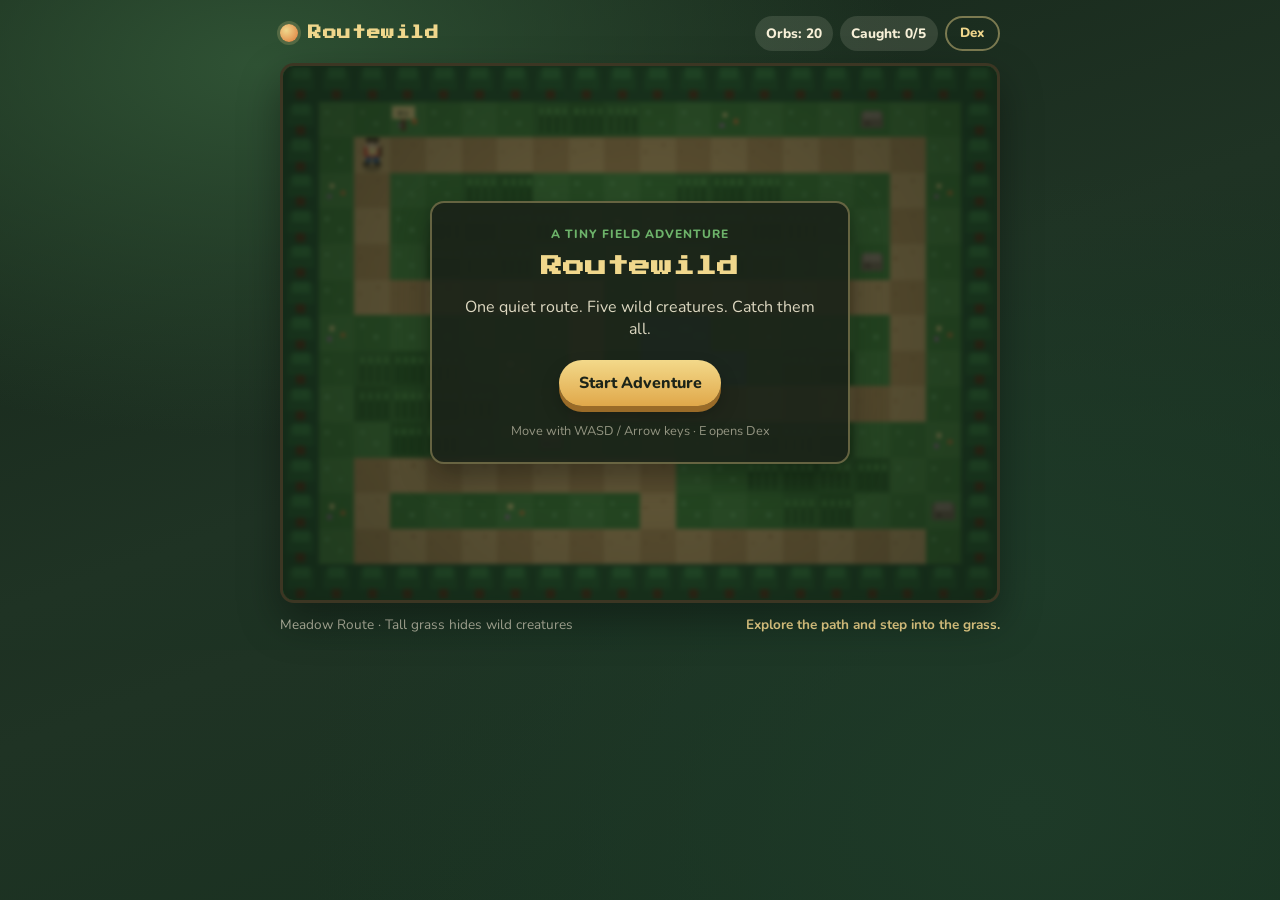
==== index.html @ b8b71260 "Tune catch rates and orb supply for completable runs Raise creature catch rates, start with 20 orbs," ====
<!DOCTYPE html>
<html lang="en">
<head>
  <meta charset="UTF-8" />
  <meta name="viewport" content="width=device-width, initial-scale=1.0" />
  <title>Routewild — Catch the Five</title>
  <link rel="preconnect" href="https://fonts.googleapis.com" />
  <link rel="preconnect" href="https://fonts.gstatic.com" crossorigin />
  <link href="https://fonts.googleapis.com/css2?family=Press+Start+2P&family=Nunito:wght@500;700;800&display=swap" rel="stylesheet" />
  <link rel="stylesheet" href="css/style.css" />
</head>
<body>
  <div id="app">
    <header class="topbar">
      <div class="brand">
        <span class="brand-mark" aria-hidden="true"></span>
        <h1>Routewild</h1>
      </div>
      <div class="hud">
        <span id="orb-count" class="hud-pill">Orbs: 20</span>
        <span id="caught-count" class="hud-pill">Caught: 0/5</span>
        <button id="btn-dex" type="button" class="hud-btn">Dex</button>
      </div>
    </header>

    <main class="stage">
      <canvas id="game" width="640" height="480" aria-label="Routewild game canvas"></canvas>

      <!-- Title -->
      <section id="screen-title" class="overlay screen">
        <div class="panel title-panel">
          <p class="eyebrow">A tiny field adventure</p>
          <h2>Routewild</h2>
          <p class="lede">One quiet route. Five wild creatures. Catch them all.</p>
          <button id="btn-start" type="button" class="cta">Start Adventure</button>
          <p class="hint">Move with WASD / Arrow keys · E opens Dex</p>
        </div>
      </section>

      <!-- Battle -->
      <section id="screen-battle" class="overlay screen hidden" aria-hidden="true">
        <div class="battle-layout">
          <div class="battle-sky">
            <canvas id="battle-sprite" width="160" height="160"></canvas>
            <div class="battle-nameplate">
              <strong id="battle-name">Creature</strong>
              <span id="battle-type" class="type-tag">Type</span>
            </div>
          </div>
          <div class="battle-log" id="battle-log">A wild creature appeared!</div>
          <div class="battle-actions">
            <button id="btn-throw" type="button" class="cta">Throw Orb</button>
            <button id="btn-flee" type="button" class="ghost">Flee</button>
          </div>
        </div>
      </section>

      <!-- Dex -->
      <section id="screen-dex" class="overlay screen hidden" aria-hidden="true">
        <div class="panel dex-panel">
          <div class="dex-head">
            <h2>Field Dex</h2>
            <button id="btn-dex-close" type="button" class="ghost">Close</button>
          </div>
          <ul id="dex-list" class="dex-list"></ul>
        </div>
      </section>

      <!-- Win -->
      <section id="screen-win" class="overlay screen hidden" aria-hidden="true">
        <div class="panel title-panel">
          <p class="eyebrow">Route complete</p>
          <h2>All Five Caught!</h2>
          <p class="lede">You documented every creature on Meadow Route.</p>
          <button id="btn-replay" type="button" class="cta">Play Again</button>
        </div>
      </section>
    </main>

    <footer class="helpbar">
      <span>Meadow Route · Tall grass hides wild creatures</span>
      <span id="msg">Explore the path and step into the grass.</span>
    </footer>
  </div>

  <script src="js/creatures.js"></script>
  <script src="js/map.js"></script>
  <script src="js/sprites.js"></script>
  <script src="js/game.js"></script>
</body>
</html>
---- css/style.css ----
:root {
  --bg-deep: #1a2e1f;
  --bg-mid: #243d2a;
  --moss: #3f6b45;
  --leaf: #6db36a;
  --sun: #f0d78c;
  --cream: #f7f0d8;
  --ink: #1c2419;
  --bark: #6b4a2e;
  --path: #c4a574;
  --water: #4a8fb8;
  --ember: #e07a3a;
  --panel: rgba(28, 36, 25, 0.92);
  --glow: rgba(240, 215, 140, 0.35);
  --radius: 14px;
  --font-display: "Press Start 2P", monospace;
  --font-body: "Nunito", system-ui, sans-serif;
}

*,
*::before,
*::after {
  box-sizing: border-box;
}

html,
body {
  margin: 0;
  min-height: 100%;
  background:
    radial-gradient(ellipse at 20% 10%, #2f5234 0%, transparent 45%),
    radial-gradient(ellipse at 80% 90%, #1e3a28 0%, transparent 50%),
    linear-gradient(160deg, #152418, #1f3324 55%, #16301f);
  color: var(--cream);
  font-family: var(--font-body);
}

body {
  display: grid;
  place-items: center;
  padding: 1rem;
}

#app {
  width: min(720px, 100%);
  display: flex;
  flex-direction: column;
  gap: 0.75rem;
}

.topbar,
.helpbar {
  display: flex;
  align-items: center;
  justify-content: space-between;
  gap: 0.75rem;
  flex-wrap: wrap;
}

.brand {
  display: flex;
  align-items: center;
  gap: 0.65rem;
}

.brand-mark {
  width: 18px;
  height: 18px;
  border-radius: 50%;
  background: radial-gradient(circle at 35% 35%, var(--sun), var(--ember));
  box-shadow: 0 0 0 3px rgba(240, 215, 140, 0.2);
}

.brand h1 {
  margin: 0;
  font-family: var(--font-display);
  font-size: 0.85rem;
  letter-spacing: 0.04em;
  color: var(--sun);
}

.hud {
  display: flex;
  gap: 0.45rem;
  flex-wrap: wrap;
}

.hud-pill,
.hud-btn,
.ghost,
.cta {
  font-family: var(--font-body);
  font-weight: 800;
  border: none;
  cursor: pointer;
}

.hud-pill {
  display: inline-flex;
  align-items: center;
  padding: 0.35rem 0.7rem;
  border-radius: 999px;
  background: rgba(247, 240, 216, 0.12);
  color: var(--cream);
  font-size: 0.85rem;
}

.hud-btn,
.ghost {
  padding: 0.4rem 0.85rem;
  border-radius: 999px;
  background: transparent;
  color: var(--sun);
  border: 2px solid rgba(240, 215, 140, 0.45);
}

.hud-btn:hover,
.ghost:hover {
  background: rgba(240, 215, 140, 0.12);
}

.stage {
  position: relative;
  border-radius: var(--radius);
  overflow: hidden;
  border: 3px solid rgba(240, 215, 140, 0.25);
  box-shadow:
    0 18px 40px rgba(0, 0, 0, 0.35),
    inset 0 0 0 1px rgba(255, 255, 255, 0.05);
  background: #000;
  aspect-ratio: 4 / 3;
}

#game {
  display: block;
  width: 100%;
  height: 100%;
  image-rendering: pixelated;
  background: #2d5a34;
}

.overlay {
  position: absolute;
  inset: 0;
  display: grid;
  place-items: center;
  padding: 1rem;
  background: rgba(12, 20, 14, 0.55);
  backdrop-filter: blur(2px);
  z-index: 2;
}

.overlay.hidden {
  display: none;
}

.panel {
  width: min(420px, 100%);
  background: var(--panel);
  border: 2px solid rgba(240, 215, 140, 0.35);
  border-radius: var(--radius);
  padding: 1.4rem 1.35rem;
  box-shadow: 0 12px 30px rgba(0, 0, 0, 0.35);
}

.title-panel {
  text-align: center;
}

.eyebrow {
  margin: 0 0 0.6rem;
  color: var(--leaf);
  font-weight: 800;
  letter-spacing: 0.08em;
  text-transform: uppercase;
  font-size: 0.75rem;
}

.title-panel h2,
.dex-head h2 {
  margin: 0;
  font-family: var(--font-display);
  font-size: clamp(1rem, 3vw, 1.35rem);
  line-height: 1.45;
  color: var(--sun);
}

.lede {
  margin: 0.85rem 0 1.25rem;
  color: rgba(247, 240, 216, 0.88);
  font-size: 1rem;
}

.hint {
  margin: 1rem 0 0;
  font-size: 0.8rem;
  color: rgba(247, 240, 216, 0.55);
}

.cta {
  display: inline-flex;
  align-items: center;
  justify-content: center;
  min-width: 160px;
  padding: 0.75rem 1.2rem;
  border-radius: 999px;
  background: linear-gradient(180deg, #f3d98a, #e0a84a);
  color: var(--ink);
  font-size: 1rem;
  box-shadow: 0 6px 0 #9a6b28, 0 10px 18px rgba(0, 0, 0, 0.25);
  transition: transform 0.12s ease, box-shadow 0.12s ease;
}

.cta:hover {
  transform: translateY(-1px);
}

.cta:active {
  transform: translateY(3px);
  box-shadow: 0 2px 0 #9a6b28, 0 4px 10px rgba(0, 0, 0, 0.2);
}

.cta:disabled {
  opacity: 0.55;
  cursor: not-allowed;
  transform: none;
}

.battle-layout {
  width: min(460px, 100%);
  display: grid;
  gap: 0.85rem;
}

.battle-sky {
  position: relative;
  display: grid;
  place-items: center;
  min-height: 220px;
  border-radius: var(--radius);
  background:
    radial-gradient(circle at 70% 30%, rgba(240, 215, 140, 0.25), transparent 40%),
    linear-gradient(180deg, #6ea0c8 0%, #8ec07a 55%, #5f8f4e 100%);
  border: 2px solid rgba(255, 255, 255, 0.2);
  overflow: hidden;
  animation: battle-in 0.35s ease-out;
}

@keyframes battle-in {
  from {
    opacity: 0;
    transform: scale(0.96) translateY(8px);
  }
  to {
    opacity: 1;
    transform: none;
  }
}

#battle-sprite {
  width: 140px;
  height: 140px;
  image-rendering: pixelated;
  animation: bob 1.4s ease-in-out infinite;
}

@keyframes bob {
  0%,
  100% {
    transform: translateY(0);
  }
  50% {
    transform: translateY(-8px);
  }
}

.battle-nameplate {
  position: absolute;
  left: 0.85rem;
  bottom: 0.85rem;
  display: flex;
  align-items: center;
  gap: 0.5rem;
  padding: 0.45rem 0.7rem;
  border-radius: 10px;
  background: rgba(28, 36, 25, 0.85);
}

.type-tag {
  font-size: 0.75rem;
  font-weight: 800;
  padding: 0.15rem 0.5rem;
  border-radius: 999px;
  background: rgba(247, 240, 216, 0.15);
}

.type-fire { color: #ffb07a; }
.type-water { color: #9fd4ff; }
.type-grass { color: #b6f0a4; }
.type-electric { color: #ffe28a; }
.type-rock { color: #e0c8a0; }

.battle-log {
  padding: 0.9rem 1rem;
  border-radius: 12px;
  background: var(--panel);
  border: 2px solid rgba(240, 215, 140, 0.3);
  min-height: 3.2rem;
  font-size: 1rem;
}

.battle-actions {
  display: flex;
  gap: 0.6rem;
  flex-wrap: wrap;
  justify-content: center;
}

.dex-panel {
  width: min(480px, 100%);
  max-height: 90%;
  overflow: auto;
}

.dex-head {
  display: flex;
  align-items: center;
  justify-content: space-between;
  gap: 0.75rem;
  margin-bottom: 0.85rem;
}

.dex-list {
  list-style: none;
  margin: 0;
  padding: 0;
  display: grid;
  gap: 0.55rem;
}

.dex-item {
  display: grid;
  grid-template-columns: 56px 1fr auto;
  gap: 0.75rem;
  align-items: center;
  padding: 0.55rem 0.65rem;
  border-radius: 12px;
  background: rgba(247, 240, 216, 0.06);
  border: 1px solid rgba(247, 240, 216, 0.08);
}

.dex-item canvas {
  width: 48px;
  height: 48px;
  image-rendering: pixelated;
  background: rgba(0, 0, 0, 0.2);
  border-radius: 8px;
}

.dex-item.locked {
  opacity: 0.45;
  filter: grayscale(1);
}

.dex-item h3 {
  margin: 0;
  font-size: 0.95rem;
}

.dex-item p {
  margin: 0.15rem 0 0;
  font-size: 0.8rem;
  color: rgba(247, 240, 216, 0.65);
}

.helpbar {
  font-size: 0.85rem;
  color: rgba(247, 240, 216, 0.7);
}

#msg {
  color: var(--sun);
  font-weight: 700;
}

@media (max-width: 560px) {
  body {
    padding: 0.5rem;
  }

  .brand h1 {
    font-size: 0.7rem;
  }

  .helpbar span:first-child {
    display: none;
  }

  .battle-sky {
    min-height: 180px;
  }
}
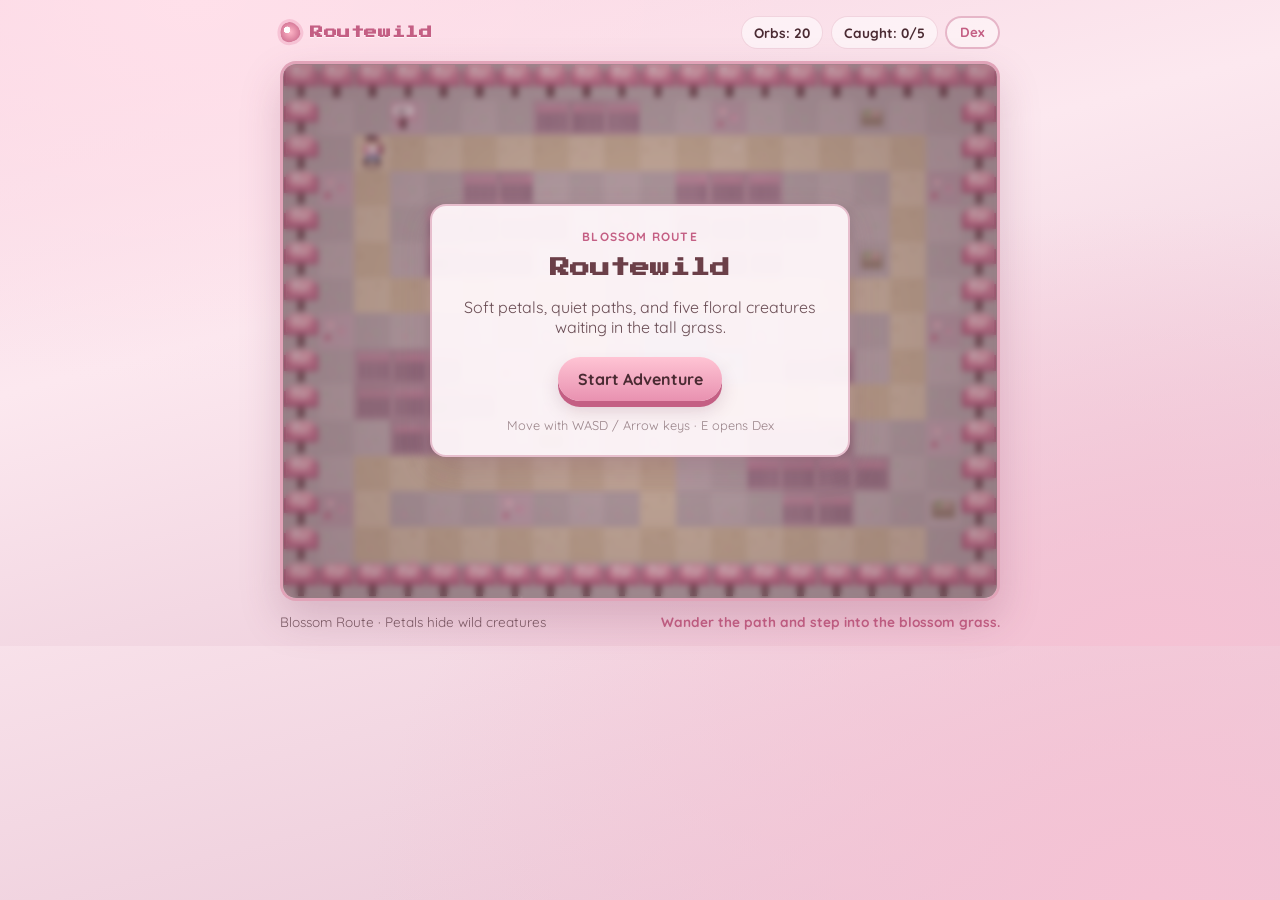
==== commit 2474c4a7: "Restyle Routewild into sakura pastel pixel art Match the blossom-fox reference: soft pink UI, cherry" ====
--- a/index.html
+++ b/index.html
@@ -3,10 +3,10 @@
 <head>
   <meta charset="UTF-8" />
   <meta name="viewport" content="width=device-width, initial-scale=1.0" />
-  <title>Routewild — Catch the Five</title>
+  <title>Routewild — Blossom Route</title>
   <link rel="preconnect" href="https://fonts.googleapis.com" />
   <link rel="preconnect" href="https://fonts.gstatic.com" crossorigin />
-  <link href="https://fonts.googleapis.com/css2?family=Press+Start+2P&family=Nunito:wght@500;700;800&display=swap" rel="stylesheet" />
+  <link href="https://fonts.googleapis.com/css2?family=Press+Start+2P&family=Quicksand:wght@500;600;700&display=swap" rel="stylesheet" />
   <link rel="stylesheet" href="css/style.css" />
 </head>
 <body>
@@ -26,22 +26,21 @@
     <main class="stage">
       <canvas id="game" width="640" height="480" aria-label="Routewild game canvas"></canvas>
 
-      <!-- Title -->
       <section id="screen-title" class="overlay screen">
         <div class="panel title-panel">
-          <p class="eyebrow">A tiny field adventure</p>
+          <p class="eyebrow">Blossom Route</p>
           <h2>Routewild</h2>
-          <p class="lede">One quiet route. Five wild creatures. Catch them all.</p>
+          <p class="lede">Soft petals, quiet paths, and five floral creatures waiting in the tall grass.</p>
           <button id="btn-start" type="button" class="cta">Start Adventure</button>
           <p class="hint">Move with WASD / Arrow keys · E opens Dex</p>
         </div>
       </section>
 
-      <!-- Battle -->
       <section id="screen-battle" class="overlay screen hidden" aria-hidden="true">
         <div class="battle-layout">
           <div class="battle-sky">
-            <canvas id="battle-sprite" width="160" height="160"></canvas>
+            <div class="petal-fall" aria-hidden="true"></div>
+            <canvas id="battle-sprite" width="192" height="192"></canvas>
             <div class="battle-nameplate">
               <strong id="battle-name">Creature</strong>
               <span id="battle-type" class="type-tag">Type</span>
@@ -55,31 +54,29 @@
         </div>
       </section>
 
-      <!-- Dex -->
       <section id="screen-dex" class="overlay screen hidden" aria-hidden="true">
         <div class="panel dex-panel">
           <div class="dex-head">
-            <h2>Field Dex</h2>
+            <h2>Blossom Dex</h2>
             <button id="btn-dex-close" type="button" class="ghost">Close</button>
           </div>
           <ul id="dex-list" class="dex-list"></ul>
         </div>
       </section>
 
-      <!-- Win -->
       <section id="screen-win" class="overlay screen hidden" aria-hidden="true">
         <div class="panel title-panel">
           <p class="eyebrow">Route complete</p>
           <h2>All Five Caught!</h2>
-          <p class="lede">You documented every creature on Meadow Route.</p>
+          <p class="lede">Every blossom creature on the route is now in your Dex.</p>
           <button id="btn-replay" type="button" class="cta">Play Again</button>
         </div>
       </section>
     </main>
 
     <footer class="helpbar">
-      <span>Meadow Route · Tall grass hides wild creatures</span>
-      <span id="msg">Explore the path and step into the grass.</span>
+      <span>Blossom Route · Petals hide wild creatures</span>
+      <span id="msg">Wander the path and step into the blossom grass.</span>
     </footer>
   </div>
 
--- a/css/style.css
+++ b/css/style.css
@@ -1,20 +1,21 @@
 :root {
-  --bg-deep: #1a2e1f;
-  --bg-mid: #243d2a;
-  --moss: #3f6b45;
-  --leaf: #6db36a;
-  --sun: #f0d78c;
-  --cream: #f7f0d8;
-  --ink: #1c2419;
-  --bark: #6b4a2e;
-  --path: #c4a574;
-  --water: #4a8fb8;
-  --ember: #e07a3a;
-  --panel: rgba(28, 36, 25, 0.92);
-  --glow: rgba(240, 215, 140, 0.35);
-  --radius: 14px;
+  --blush: #fff0f5;
+  --petal: #f7c4d4;
+  --rose: #e891b0;
+  --deep-rose: #c45f84;
+  --sakura: #ffb7c8;
+  --cream: #fff8fb;
+  --bark: #6b3f48;
+  --ink: #4a2a32;
+  --moss-pink: #d6b5c0;
+  --leaf-soft: #b8d4a8;
+  --path: #e2c4a8;
+  --water: #a8c8e0;
+  --panel: rgba(255, 248, 251, 0.94);
+  --panel-edge: rgba(196, 95, 132, 0.35);
+  --radius: 16px;
   --font-display: "Press Start 2P", monospace;
-  --font-body: "Nunito", system-ui, sans-serif;
+  --font-body: "Quicksand", system-ui, sans-serif;
 }
 
 *,
@@ -28,10 +29,10 @@
   margin: 0;
   min-height: 100%;
   background:
-    radial-gradient(ellipse at 20% 10%, #2f5234 0%, transparent 45%),
-    radial-gradient(ellipse at 80% 90%, #1e3a28 0%, transparent 50%),
-    linear-gradient(160deg, #152418, #1f3324 55%, #16301f);
-  color: var(--cream);
+    radial-gradient(ellipse at 15% 0%, #ffe0ea 0%, transparent 42%),
+    radial-gradient(ellipse at 90% 100%, #f5c2d4 0%, transparent 48%),
+    linear-gradient(165deg, #f8d5e2 0%, #fce8ef 40%, #e8c4d4 100%);
+  color: var(--ink);
   font-family: var(--font-body);
 }
 
@@ -64,19 +65,23 @@
 }
 
 .brand-mark {
-  width: 18px;
-  height: 18px;
-  border-radius: 50%;
-  background: radial-gradient(circle at 35% 35%, var(--sun), var(--ember));
-  box-shadow: 0 0 0 3px rgba(240, 215, 140, 0.2);
+  width: 20px;
+  height: 20px;
+  border-radius: 50% 50% 50% 50% / 60% 60% 40% 40%;
+  background:
+    radial-gradient(circle at 40% 35%, #fff 0 18%, transparent 19%),
+    radial-gradient(circle at 50% 50%, var(--sakura), var(--deep-rose));
+  box-shadow: 0 0 0 3px rgba(232, 145, 176, 0.35);
+  transform: rotate(-18deg);
 }
 
 .brand h1 {
   margin: 0;
   font-family: var(--font-display);
-  font-size: 0.85rem;
+  font-size: 0.82rem;
   letter-spacing: 0.04em;
-  color: var(--sun);
+  color: var(--deep-rose);
+  text-shadow: 0 1px 0 rgba(255, 255, 255, 0.7);
 }
 
 .hud {
@@ -90,7 +95,7 @@
 .ghost,
 .cta {
   font-family: var(--font-body);
-  font-weight: 800;
+  font-weight: 700;
   border: none;
   cursor: pointer;
 }
@@ -98,36 +103,37 @@
 .hud-pill {
   display: inline-flex;
   align-items: center;
-  padding: 0.35rem 0.7rem;
+  padding: 0.35rem 0.75rem;
   border-radius: 999px;
-  background: rgba(247, 240, 216, 0.12);
-  color: var(--cream);
+  background: rgba(255, 255, 255, 0.55);
+  color: var(--ink);
   font-size: 0.85rem;
+  border: 1px solid rgba(196, 95, 132, 0.2);
 }
 
 .hud-btn,
 .ghost {
   padding: 0.4rem 0.85rem;
   border-radius: 999px;
-  background: transparent;
-  color: var(--sun);
-  border: 2px solid rgba(240, 215, 140, 0.45);
+  background: rgba(255, 255, 255, 0.45);
+  color: var(--deep-rose);
+  border: 2px solid rgba(196, 95, 132, 0.4);
 }
 
 .hud-btn:hover,
 .ghost:hover {
-  background: rgba(240, 215, 140, 0.12);
+  background: rgba(255, 183, 200, 0.35);
 }
 
 .stage {
   position: relative;
   border-radius: var(--radius);
   overflow: hidden;
-  border: 3px solid rgba(240, 215, 140, 0.25);
+  border: 3px solid rgba(196, 95, 132, 0.35);
   box-shadow:
-    0 18px 40px rgba(0, 0, 0, 0.35),
-    inset 0 0 0 1px rgba(255, 255, 255, 0.05);
-  background: #000;
+    0 18px 40px rgba(122, 60, 90, 0.22),
+    inset 0 0 0 1px rgba(255, 255, 255, 0.5);
+  background: #f0c8d4;
   aspect-ratio: 4 / 3;
 }
 
@@ -136,7 +142,7 @@
   width: 100%;
   height: 100%;
   image-rendering: pixelated;
-  background: #2d5a34;
+  background: #d8b0bc;
 }
 
 .overlay {
@@ -145,8 +151,8 @@
   display: grid;
   place-items: center;
   padding: 1rem;
-  background: rgba(12, 20, 14, 0.55);
-  backdrop-filter: blur(2px);
+  background: rgba(74, 42, 50, 0.28);
+  backdrop-filter: blur(3px);
   z-index: 2;
 }
 
@@ -157,10 +163,11 @@
 .panel {
   width: min(420px, 100%);
   background: var(--panel);
-  border: 2px solid rgba(240, 215, 140, 0.35);
+  border: 2px solid var(--panel-edge);
   border-radius: var(--radius);
   padding: 1.4rem 1.35rem;
-  box-shadow: 0 12px 30px rgba(0, 0, 0, 0.35);
+  box-shadow: 0 12px 30px rgba(122, 60, 90, 0.2);
+  color: var(--ink);
 }
 
 .title-panel {
@@ -169,9 +176,9 @@
 
 .eyebrow {
   margin: 0 0 0.6rem;
-  color: var(--leaf);
-  font-weight: 800;
-  letter-spacing: 0.08em;
+  color: var(--deep-rose);
+  font-weight: 700;
+  letter-spacing: 0.1em;
   text-transform: uppercase;
   font-size: 0.75rem;
 }
@@ -180,21 +187,21 @@
 .dex-head h2 {
   margin: 0;
   font-family: var(--font-display);
-  font-size: clamp(1rem, 3vw, 1.35rem);
-  line-height: 1.45;
-  color: var(--sun);
+  font-size: clamp(0.95rem, 3vw, 1.25rem);
+  line-height: 1.5;
+  color: var(--bark);
 }
 
 .lede {
   margin: 0.85rem 0 1.25rem;
-  color: rgba(247, 240, 216, 0.88);
+  color: rgba(74, 42, 50, 0.82);
   font-size: 1rem;
 }
 
 .hint {
   margin: 1rem 0 0;
   font-size: 0.8rem;
-  color: rgba(247, 240, 216, 0.55);
+  color: rgba(74, 42, 50, 0.55);
 }
 
 .cta {
@@ -204,10 +211,10 @@
   min-width: 160px;
   padding: 0.75rem 1.2rem;
   border-radius: 999px;
-  background: linear-gradient(180deg, #f3d98a, #e0a84a);
-  color: var(--ink);
+  background: linear-gradient(180deg, #ffc4d4, #e891b0);
+  color: #4a2a32;
   font-size: 1rem;
-  box-shadow: 0 6px 0 #9a6b28, 0 10px 18px rgba(0, 0, 0, 0.25);
+  box-shadow: 0 6px 0 #c45f84, 0 10px 18px rgba(122, 60, 90, 0.2);
   transition: transform 0.12s ease, box-shadow 0.12s ease;
 }
 
@@ -217,7 +224,7 @@
 
 .cta:active {
   transform: translateY(3px);
-  box-shadow: 0 2px 0 #9a6b28, 0 4px 10px rgba(0, 0, 0, 0.2);
+  box-shadow: 0 2px 0 #c45f84, 0 4px 10px rgba(122, 60, 90, 0.18);
 }
 
 .cta:disabled {
@@ -227,7 +234,7 @@
 }
 
 .battle-layout {
-  width: min(460px, 100%);
+  width: min(480px, 100%);
   display: grid;
   gap: 0.85rem;
 }
@@ -236,14 +243,32 @@
   position: relative;
   display: grid;
   place-items: center;
-  min-height: 220px;
+  min-height: 240px;
   border-radius: var(--radius);
   background:
-    radial-gradient(circle at 70% 30%, rgba(240, 215, 140, 0.25), transparent 40%),
-    linear-gradient(180deg, #6ea0c8 0%, #8ec07a 55%, #5f8f4e 100%);
-  border: 2px solid rgba(255, 255, 255, 0.2);
+    radial-gradient(circle at 70% 25%, rgba(255, 255, 255, 0.55), transparent 40%),
+    linear-gradient(180deg, #f7c8d8 0%, #f0d8e4 45%, #c8d8b0 100%);
+  border: 2px solid rgba(255, 255, 255, 0.55);
   overflow: hidden;
   animation: battle-in 0.35s ease-out;
+}
+
+.petal-fall {
+  position: absolute;
+  inset: 0;
+  pointer-events: none;
+  background:
+    radial-gradient(circle at 20% 10%, #ffb7c8 0 3px, transparent 4px),
+    radial-gradient(circle at 70% 30%, #fff 0 2px, transparent 3px),
+    radial-gradient(circle at 40% 60%, #e891b0 0 2px, transparent 3px),
+    radial-gradient(circle at 85% 75%, #ffc4d4 0 3px, transparent 4px);
+  animation: drift 4s linear infinite;
+  opacity: 0.7;
+}
+
+@keyframes drift {
+  from { transform: translateY(-8px); }
+  to { transform: translateY(12px); }
 }
 
 @keyframes battle-in {
@@ -258,20 +283,17 @@
 }
 
 #battle-sprite {
-  width: 140px;
-  height: 140px;
+  width: 168px;
+  height: 168px;
   image-rendering: pixelated;
-  animation: bob 1.4s ease-in-out infinite;
+  animation: bob 1.5s ease-in-out infinite;
+  position: relative;
+  z-index: 1;
 }
 
 @keyframes bob {
-  0%,
-  100% {
-    transform: translateY(0);
-  }
-  50% {
-    transform: translateY(-8px);
-  }
+  0%, 100% { transform: translateY(0); }
+  50% { transform: translateY(-8px); }
 }
 
 .battle-nameplate {
@@ -282,31 +304,35 @@
   align-items: center;
   gap: 0.5rem;
   padding: 0.45rem 0.7rem;
-  border-radius: 10px;
-  background: rgba(28, 36, 25, 0.85);
+  border-radius: 12px;
+  background: rgba(255, 248, 251, 0.92);
+  border: 1px solid rgba(196, 95, 132, 0.3);
+  color: var(--ink);
+  z-index: 2;
 }
 
 .type-tag {
   font-size: 0.75rem;
-  font-weight: 800;
+  font-weight: 700;
   padding: 0.15rem 0.5rem;
   border-radius: 999px;
-  background: rgba(247, 240, 216, 0.15);
-}
-
-.type-fire { color: #ffb07a; }
-.type-water { color: #9fd4ff; }
-.type-grass { color: #b6f0a4; }
-.type-electric { color: #ffe28a; }
-.type-rock { color: #e0c8a0; }
+  background: rgba(232, 145, 176, 0.2);
+}
+
+.type-fairy { color: #c45f84; }
+.type-water { color: #4a7aa8; }
+.type-grass { color: #5a8a48; }
+.type-electric { color: #b89030; }
+.type-rock { color: #8a6a58; }
 
 .battle-log {
   padding: 0.9rem 1rem;
   border-radius: 12px;
   background: var(--panel);
-  border: 2px solid rgba(240, 215, 140, 0.3);
+  border: 2px solid var(--panel-edge);
   min-height: 3.2rem;
   font-size: 1rem;
+  color: var(--ink);
 }
 
 .battle-actions {
@@ -340,26 +366,26 @@
 
 .dex-item {
   display: grid;
-  grid-template-columns: 56px 1fr auto;
+  grid-template-columns: 64px 1fr auto;
   gap: 0.75rem;
   align-items: center;
   padding: 0.55rem 0.65rem;
   border-radius: 12px;
-  background: rgba(247, 240, 216, 0.06);
-  border: 1px solid rgba(247, 240, 216, 0.08);
+  background: rgba(232, 145, 176, 0.1);
+  border: 1px solid rgba(196, 95, 132, 0.15);
 }
 
 .dex-item canvas {
-  width: 48px;
-  height: 48px;
+  width: 56px;
+  height: 56px;
   image-rendering: pixelated;
-  background: rgba(0, 0, 0, 0.2);
-  border-radius: 8px;
+  background: linear-gradient(180deg, #ffe8f0, #f0d8e0);
+  border-radius: 10px;
 }
 
 .dex-item.locked {
-  opacity: 0.45;
-  filter: grayscale(1);
+  opacity: 0.5;
+  filter: grayscale(0.7);
 }
 
 .dex-item h3 {
@@ -370,33 +396,22 @@
 .dex-item p {
   margin: 0.15rem 0 0;
   font-size: 0.8rem;
-  color: rgba(247, 240, 216, 0.65);
+  color: rgba(74, 42, 50, 0.65);
 }
 
 .helpbar {
   font-size: 0.85rem;
-  color: rgba(247, 240, 216, 0.7);
+  color: rgba(74, 42, 50, 0.7);
 }
 
 #msg {
-  color: var(--sun);
+  color: var(--deep-rose);
   font-weight: 700;
 }
 
 @media (max-width: 560px) {
-  body {
-    padding: 0.5rem;
-  }
-
-  .brand h1 {
-    font-size: 0.7rem;
-  }
-
-  .helpbar span:first-child {
-    display: none;
-  }
-
-  .battle-sky {
-    min-height: 180px;
-  }
-}
+  body { padding: 0.5rem; }
+  .brand h1 { font-size: 0.68rem; }
+  .helpbar span:first-child { display: none; }
+  .battle-sky { min-height: 200px; }
+}
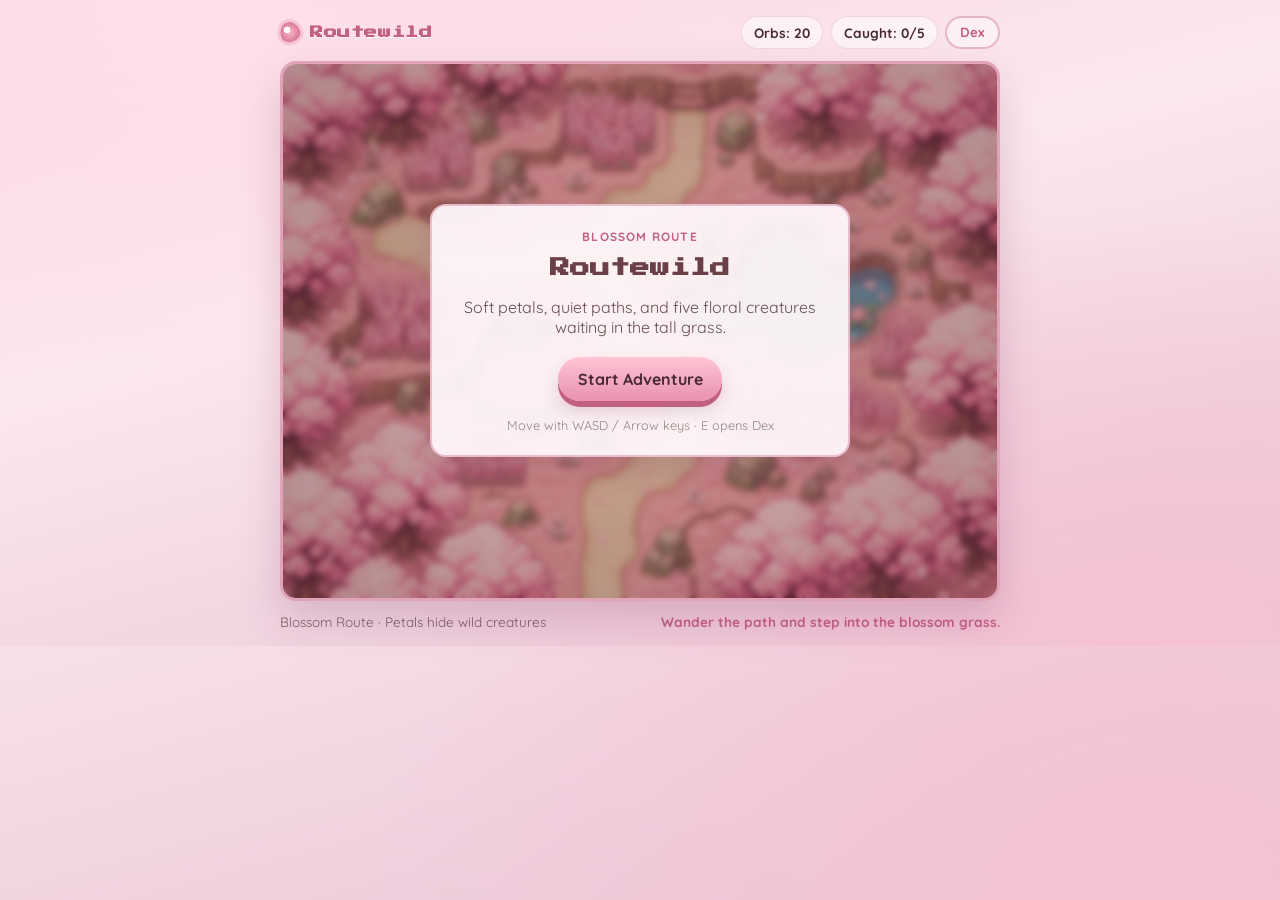
==== commit ec326538: "Replace blocky canvas art with painted sakura assets Swap procedural rect sprites for real PNG art: " ====
--- a/index.html
+++ b/index.html
@@ -40,7 +40,7 @@
         <div class="battle-layout">
           <div class="battle-sky">
             <div class="petal-fall" aria-hidden="true"></div>
-            <canvas id="battle-sprite" width="192" height="192"></canvas>
+            <canvas id="battle-sprite" width="256" height="256"></canvas>
             <div class="battle-nameplate">
               <strong id="battle-name">Creature</strong>
               <span id="battle-type" class="type-tag">Type</span>
--- a/css/style.css
+++ b/css/style.css
@@ -243,10 +243,10 @@
   position: relative;
   display: grid;
   place-items: center;
-  min-height: 240px;
+  min-height: 260px;
   border-radius: var(--radius);
   background:
-    radial-gradient(circle at 70% 25%, rgba(255, 255, 255, 0.55), transparent 40%),
+    radial-gradient(circle at 70% 25%, rgba(255, 255, 255, 0.35), transparent 40%),
     linear-gradient(180deg, #f7c8d8 0%, #f0d8e4 45%, #c8d8b0 100%);
   border: 2px solid rgba(255, 255, 255, 0.55);
   overflow: hidden;
@@ -283,12 +283,13 @@
 }
 
 #battle-sprite {
-  width: 168px;
-  height: 168px;
-  image-rendering: pixelated;
+  width: 200px;
+  height: 200px;
+  image-rendering: auto;
   animation: bob 1.5s ease-in-out infinite;
   position: relative;
   z-index: 1;
+  filter: drop-shadow(0 10px 18px rgba(74, 42, 50, 0.25));
 }
 
 @keyframes bob {
@@ -366,13 +367,32 @@
 
 .dex-item {
   display: grid;
-  grid-template-columns: 64px 1fr auto;
+  grid-template-columns: 72px 1fr auto;
   gap: 0.75rem;
   align-items: center;
   padding: 0.55rem 0.65rem;
   border-radius: 12px;
   background: rgba(232, 145, 176, 0.1);
   border: 1px solid rgba(196, 95, 132, 0.15);
+}
+
+.dex-thumb {
+  width: 64px;
+  height: 64px;
+  border-radius: 12px;
+  background: linear-gradient(180deg, #ffe8f0, #f0d8e0);
+  display: grid;
+  place-items: center;
+  overflow: hidden;
+  font-size: 1.4rem;
+  font-weight: 700;
+  color: #c45f84;
+}
+
+.dex-thumb img {
+  width: 100%;
+  height: 100%;
+  object-fit: contain;
 }
 
 .dex-item canvas {
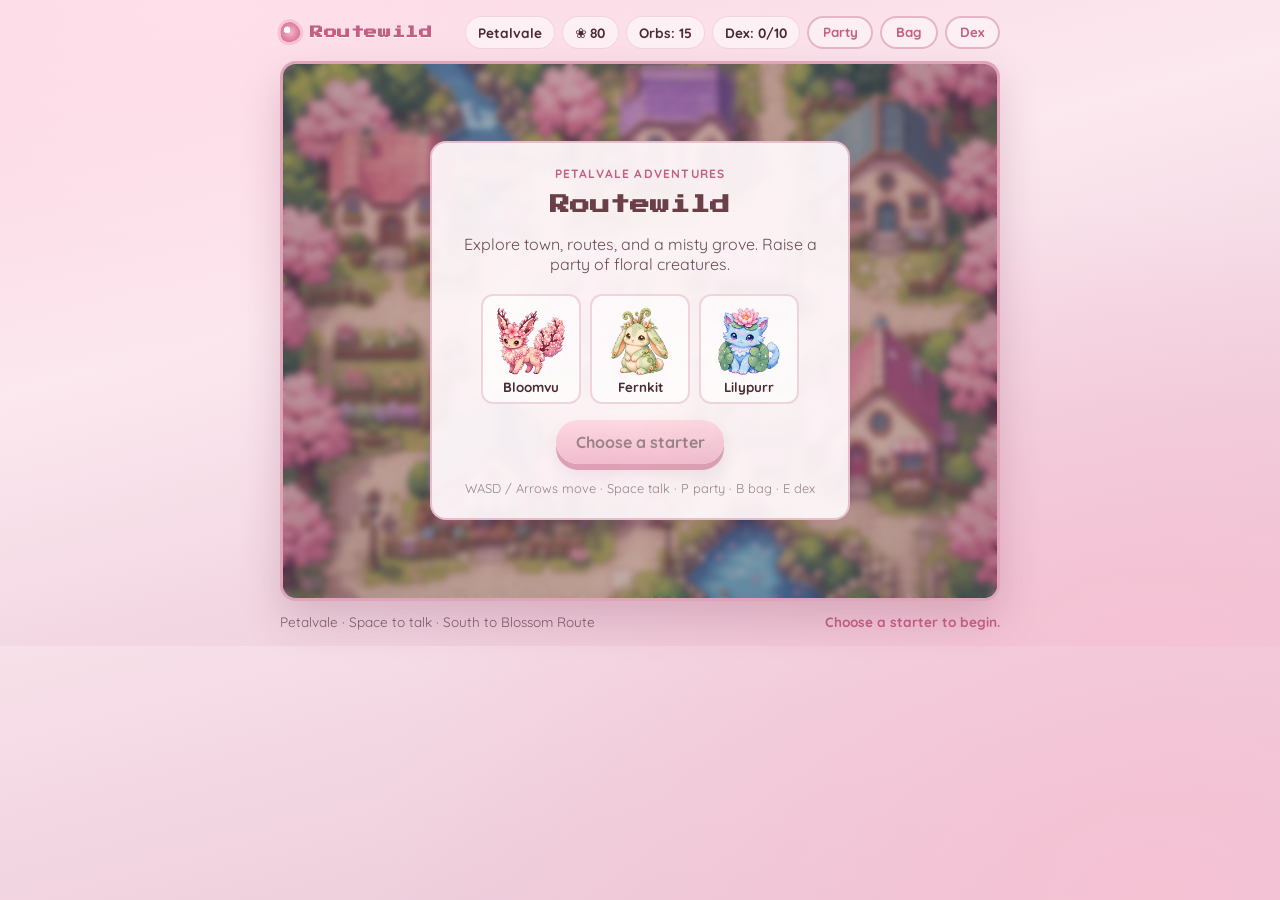
==== commit e98e0680: "Add RPG systems, three screens, and five new creatures Expand Routewild into a small RPG: Petalvale " ====
--- a/index.html
+++ b/index.html
@@ -3,7 +3,7 @@
 <head>
   <meta charset="UTF-8" />
   <meta name="viewport" content="width=device-width, initial-scale=1.0" />
-  <title>Routewild — Blossom Route</title>
+  <title>Routewild — Petalvale RPG</title>
   <link rel="preconnect" href="https://fonts.googleapis.com" />
   <link rel="preconnect" href="https://fonts.gstatic.com" crossorigin />
   <link href="https://fonts.googleapis.com/css2?family=Press+Start+2P&family=Quicksand:wght@500;600;700&display=swap" rel="stylesheet" />
@@ -17,8 +17,12 @@
         <h1>Routewild</h1>
       </div>
       <div class="hud">
-        <span id="orb-count" class="hud-pill">Orbs: 20</span>
-        <span id="caught-count" class="hud-pill">Caught: 0/5</span>
+        <span id="loc-pill" class="hud-pill">Petalvale</span>
+        <span id="money-count" class="hud-pill">❀ 80</span>
+        <span id="orb-count" class="hud-pill">Orbs: 15</span>
+        <span id="caught-count" class="hud-pill">Dex: 0/10</span>
+        <button id="btn-party" type="button" class="hud-btn">Party</button>
+        <button id="btn-bag" type="button" class="hud-btn">Bag</button>
         <button id="btn-dex" type="button" class="hud-btn">Dex</button>
       </div>
     </header>
@@ -26,62 +30,151 @@
     <main class="stage">
       <canvas id="game" width="640" height="480" aria-label="Routewild game canvas"></canvas>
 
+      <!-- Title / starter pick -->
       <section id="screen-title" class="overlay screen">
         <div class="panel title-panel">
-          <p class="eyebrow">Blossom Route</p>
+          <p class="eyebrow">Petalvale Adventures</p>
           <h2>Routewild</h2>
-          <p class="lede">Soft petals, quiet paths, and five floral creatures waiting in the tall grass.</p>
-          <button id="btn-start" type="button" class="cta">Start Adventure</button>
-          <p class="hint">Move with WASD / Arrow keys · E opens Dex</p>
+          <p class="lede">Explore town, routes, and a misty grove. Raise a party of floral creatures.</p>
+          <div id="starter-pick" class="starter-row">
+            <button type="button" class="starter-card" data-starter="bloomvu">
+              <img src="assets/creatures/bloomvu.png" alt="Bloomvu" />
+              <span>Bloomvu</span>
+            </button>
+            <button type="button" class="starter-card" data-starter="fernkit">
+              <img src="assets/creatures/fernkit.png" alt="Fernkit" />
+              <span>Fernkit</span>
+            </button>
+            <button type="button" class="starter-card" data-starter="lilypurr">
+              <img src="assets/creatures/lilypurr.png" alt="Lilypurr" />
+              <span>Lilypurr</span>
+            </button>
+          </div>
+          <button id="btn-start" type="button" class="cta" disabled>Choose a starter</button>
+          <p class="hint">WASD / Arrows move · Space talk · P party · B bag · E dex</p>
         </div>
       </section>
 
+      <!-- Dialogue -->
+      <section id="screen-dialogue" class="overlay screen hidden" aria-hidden="true">
+        <div class="panel dialogue-panel">
+          <p class="npc-name" id="dlg-name">NPC</p>
+          <p class="dlg-text" id="dlg-text">…</p>
+          <button id="btn-dlg-next" type="button" class="cta">Next</button>
+        </div>
+      </section>
+
+      <!-- Shop -->
+      <section id="screen-shop" class="overlay screen hidden" aria-hidden="true">
+        <div class="panel shop-panel">
+          <div class="dex-head">
+            <h2>Petal Shop</h2>
+            <button id="btn-shop-close" type="button" class="ghost">Close</button>
+          </div>
+          <p class="shop-money" id="shop-money">Your petals: 80</p>
+          <ul id="shop-list" class="shop-list"></ul>
+        </div>
+      </section>
+
+      <!-- Party -->
+      <section id="screen-party" class="overlay screen hidden" aria-hidden="true">
+        <div class="panel party-panel">
+          <div class="dex-head">
+            <h2>Party</h2>
+            <button id="btn-party-close" type="button" class="ghost">Close</button>
+          </div>
+          <ul id="party-list" class="party-list"></ul>
+          <p class="hint">Lead creature fights first. Click to set lead.</p>
+        </div>
+      </section>
+
+      <!-- Bag -->
+      <section id="screen-bag" class="overlay screen hidden" aria-hidden="true">
+        <div class="panel bag-panel">
+          <div class="dex-head">
+            <h2>Bag</h2>
+            <button id="btn-bag-close" type="button" class="ghost">Close</button>
+          </div>
+          <ul id="bag-list" class="shop-list"></ul>
+          <div id="bag-target" class="bag-target hidden">
+            <p>Use on which ally?</p>
+            <div id="bag-targets" class="starter-row"></div>
+          </div>
+        </div>
+      </section>
+
+      <!-- Battle -->
       <section id="screen-battle" class="overlay screen hidden" aria-hidden="true">
         <div class="battle-layout">
           <div class="battle-sky">
             <div class="petal-fall" aria-hidden="true"></div>
-            <canvas id="battle-sprite" width="256" height="256"></canvas>
-            <div class="battle-nameplate">
-              <strong id="battle-name">Creature</strong>
-              <span id="battle-type" class="type-tag">Type</span>
+            <div class="battle-fighters">
+              <div class="fighter ally">
+                <div class="hp-block">
+                  <strong id="ally-name">Ally</strong>
+                  <div class="hp-bar"><i id="ally-hp-fill"></i></div>
+                  <span id="ally-hp-text">0/0</span>
+                </div>
+                <canvas id="ally-sprite" width="160" height="160"></canvas>
+              </div>
+              <div class="fighter foe">
+                <div class="hp-block">
+                  <strong id="battle-name">Creature</strong>
+                  <span id="battle-type" class="type-tag">Type</span>
+                  <div class="hp-bar"><i id="foe-hp-fill"></i></div>
+                  <span id="foe-hp-text">0/0</span>
+                </div>
+                <canvas id="battle-sprite" width="200" height="200"></canvas>
+              </div>
             </div>
           </div>
           <div class="battle-log" id="battle-log">A wild creature appeared!</div>
-          <div class="battle-actions">
-            <button id="btn-throw" type="button" class="cta">Throw Orb</button>
+          <div class="battle-actions" id="battle-main-actions">
+            <button id="btn-fight" type="button" class="cta">Fight</button>
+            <button id="btn-throw" type="button" class="cta">Catch</button>
+            <button id="btn-item" type="button" class="ghost">Item</button>
             <button id="btn-flee" type="button" class="ghost">Flee</button>
           </div>
+          <div class="battle-actions hidden" id="battle-move-actions"></div>
         </div>
       </section>
 
+      <!-- Dex -->
       <section id="screen-dex" class="overlay screen hidden" aria-hidden="true">
         <div class="panel dex-panel">
           <div class="dex-head">
             <h2>Blossom Dex</h2>
             <button id="btn-dex-close" type="button" class="ghost">Close</button>
           </div>
+          <div class="dex-tabs">
+            <button type="button" class="ghost dex-tab active" data-area="all">All</button>
+            <button type="button" class="ghost dex-tab" data-area="route">Route</button>
+            <button type="button" class="ghost dex-tab" data-area="grove">Grove</button>
+          </div>
           <ul id="dex-list" class="dex-list"></ul>
         </div>
       </section>
 
+      <!-- Win -->
       <section id="screen-win" class="overlay screen hidden" aria-hidden="true">
         <div class="panel title-panel">
-          <p class="eyebrow">Route complete</p>
-          <h2>All Five Caught!</h2>
-          <p class="lede">Every blossom creature on the route is now in your Dex.</p>
+          <p class="eyebrow">Legend of Petalvale</p>
+          <h2>All Ten Caught!</h2>
+          <p class="lede">You documented every blossom creature across town’s wilds.</p>
           <button id="btn-replay" type="button" class="cta">Play Again</button>
         </div>
       </section>
     </main>
 
     <footer class="helpbar">
-      <span>Blossom Route · Petals hide wild creatures</span>
-      <span id="msg">Wander the path and step into the blossom grass.</span>
+      <span id="area-hint">Petalvale · Heal, shop, then head south</span>
+      <span id="msg">Choose a starter to begin.</span>
     </footer>
   </div>
 
   <script src="js/creatures.js"></script>
-  <script src="js/map.js"></script>
+  <script src="js/maps.js"></script>
+  <script src="js/rpg.js"></script>
   <script src="js/sprites.js"></script>
   <script src="js/game.js"></script>
 </body>
--- a/css/style.css
+++ b/css/style.css
@@ -325,6 +325,11 @@
 .type-grass { color: #5a8a48; }
 .type-electric { color: #b89030; }
 .type-rock { color: #8a6a58; }
+.type-ghost { color: #7a68a8; }
+.type-dark { color: #6a4860; }
+.type-ice { color: #5a90b8; }
+.type-fire { color: #c86840; }
+.type-psychic { color: #a070c0; }
 
 .battle-log {
   padding: 0.9rem 1rem;
@@ -429,9 +434,178 @@
   font-weight: 700;
 }
 
+.starter-row {
+  display: flex;
+  gap: 0.55rem;
+  justify-content: center;
+  flex-wrap: wrap;
+  margin: 0.85rem 0 1rem;
+}
+
+.starter-card {
+  width: 100px;
+  padding: 0.45rem;
+  border-radius: 12px;
+  border: 2px solid rgba(196, 95, 132, 0.25);
+  background: rgba(255, 255, 255, 0.65);
+  cursor: pointer;
+  color: var(--ink);
+  font-family: var(--font-body);
+  font-weight: 700;
+}
+
+.starter-card img {
+  width: 72px;
+  height: 72px;
+  object-fit: contain;
+  display: block;
+  margin: 0 auto 0.25rem;
+}
+
+.starter-card.selected,
+.starter-card:hover {
+  border-color: var(--deep-rose);
+  background: #ffe8f0;
+}
+
+.dialogue-panel {
+  width: min(460px, 100%);
+  text-align: left;
+}
+
+.npc-name {
+  margin: 0 0 0.4rem;
+  font-weight: 800;
+  color: var(--deep-rose);
+}
+
+.dlg-text {
+  margin: 0 0 1rem;
+  min-height: 3rem;
+  line-height: 1.45;
+}
+
+.shop-panel,
+.party-panel,
+.bag-panel {
+  width: min(460px, 100%);
+  max-height: 90%;
+  overflow: auto;
+}
+
+.shop-list,
+.party-list {
+  list-style: none;
+  margin: 0;
+  padding: 0;
+  display: grid;
+  gap: 0.5rem;
+}
+
+.shop-item,
+.party-item {
+  display: grid;
+  grid-template-columns: 1fr auto;
+  gap: 0.5rem;
+  align-items: center;
+  padding: 0.65rem 0.75rem;
+  border-radius: 12px;
+  background: rgba(232, 145, 176, 0.1);
+  border: 1px solid rgba(196, 95, 132, 0.15);
+}
+
+.party-item {
+  grid-template-columns: 56px 1fr auto;
+  cursor: pointer;
+}
+
+.party-item img {
+  width: 52px;
+  height: 52px;
+  object-fit: contain;
+}
+
+.party-item.lead {
+  border-color: var(--deep-rose);
+  background: rgba(232, 145, 176, 0.22);
+}
+
+.shop-money {
+  margin: 0 0 0.75rem;
+  font-weight: 700;
+  color: var(--deep-rose);
+}
+
+.dex-tabs {
+  display: flex;
+  gap: 0.4rem;
+  margin-bottom: 0.75rem;
+  flex-wrap: wrap;
+}
+
+.dex-tab.active {
+  background: rgba(232, 145, 176, 0.28);
+}
+
+.battle-fighters {
+  width: 100%;
+  display: flex;
+  justify-content: space-between;
+  align-items: flex-end;
+  padding: 0.75rem 0.85rem 0.5rem;
+  gap: 0.5rem;
+  position: relative;
+  z-index: 1;
+}
+
+.fighter {
+  display: grid;
+  gap: 0.35rem;
+  justify-items: center;
+}
+
+.fighter.ally canvas {
+  width: 120px;
+  height: 120px;
+  image-rendering: auto;
+  filter: drop-shadow(0 8px 14px rgba(74, 42, 50, 0.22));
+}
+
+.hp-block {
+  min-width: 120px;
+  padding: 0.35rem 0.5rem;
+  border-radius: 10px;
+  background: rgba(255, 248, 251, 0.92);
+  border: 1px solid rgba(196, 95, 132, 0.28);
+  color: var(--ink);
+  font-size: 0.8rem;
+}
+
+.hp-bar {
+  height: 8px;
+  border-radius: 999px;
+  background: rgba(74, 42, 50, 0.12);
+  overflow: hidden;
+  margin: 0.25rem 0;
+}
+
+.hp-bar i {
+  display: block;
+  height: 100%;
+  width: 100%;
+  background: linear-gradient(90deg, #7ec87a, #b6e89a);
+  border-radius: inherit;
+}
+
+.hp-bar i.low { background: linear-gradient(90deg, #e07070, #f0a060); }
+
+.bag-target { margin-top: 0.75rem; }
+
 @media (max-width: 560px) {
   body { padding: 0.5rem; }
   .brand h1 { font-size: 0.68rem; }
   .helpbar span:first-child { display: none; }
   .battle-sky { min-height: 200px; }
-}
+  .hud-btn { padding: 0.3rem 0.55rem; }
+  .starter-card { width: 88px; }
+}
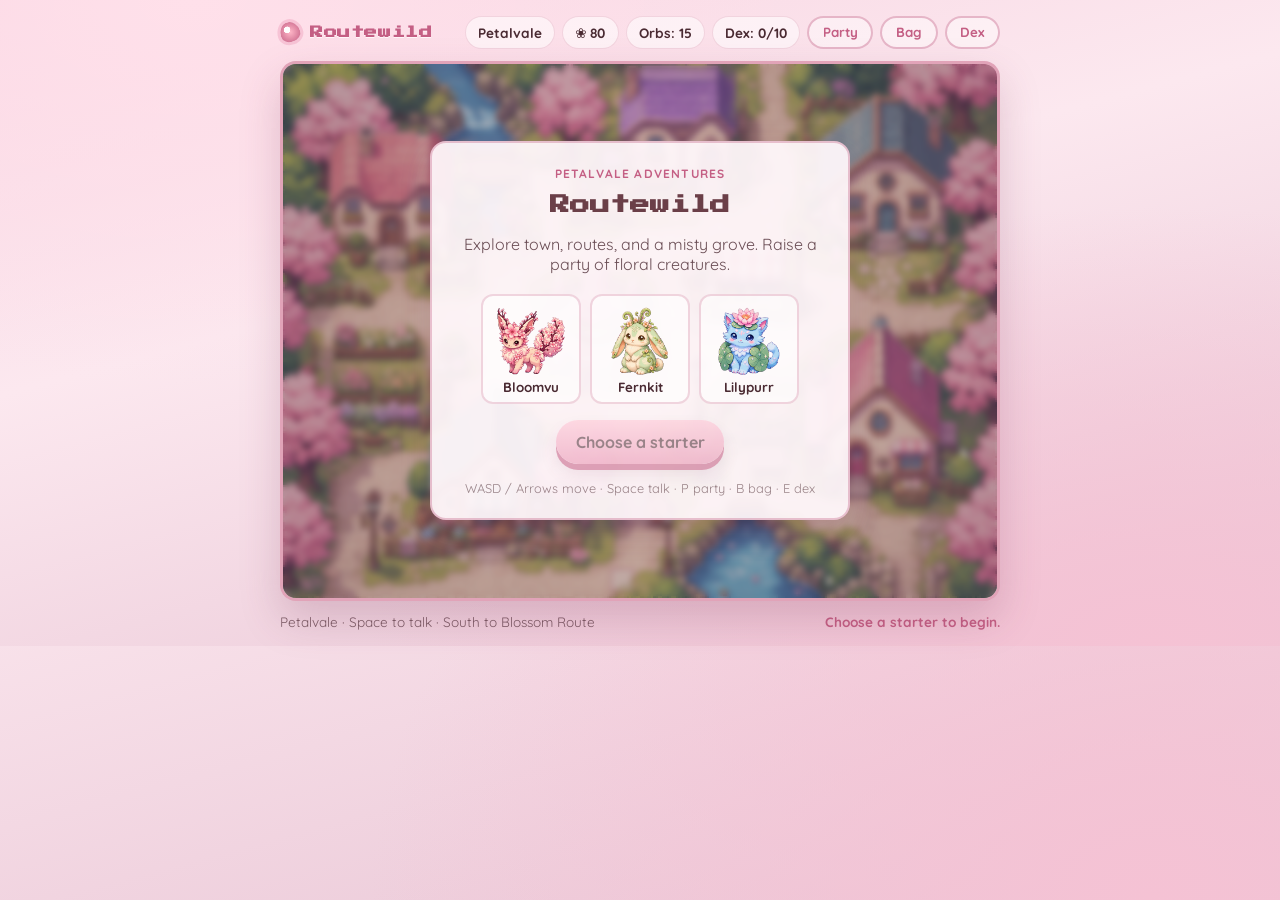
==== commit 1687e657: "Add Pages URL and cache-bust assets for live deploys Co-authored-by: Hailey <pawsp7@users.noreply.gi" ====
--- a/index.html
+++ b/index.html
@@ -7,7 +7,7 @@
   <link rel="preconnect" href="https://fonts.googleapis.com" />
   <link rel="preconnect" href="https://fonts.gstatic.com" crossorigin />
   <link href="https://fonts.googleapis.com/css2?family=Press+Start+2P&family=Quicksand:wght@500;600;700&display=swap" rel="stylesheet" />
-  <link rel="stylesheet" href="css/style.css" />
+  <link rel="stylesheet" href="css/style.css?v=rpg2" />
 </head>
 <body>
   <div id="app">
@@ -172,10 +172,10 @@
     </footer>
   </div>
 
-  <script src="js/creatures.js"></script>
-  <script src="js/maps.js"></script>
-  <script src="js/rpg.js"></script>
-  <script src="js/sprites.js"></script>
-  <script src="js/game.js"></script>
+  <script src="js/creatures.js?v=rpg2"></script>
+  <script src="js/maps.js?v=rpg2"></script>
+  <script src="js/rpg.js?v=rpg2"></script>
+  <script src="js/sprites.js?v=rpg2"></script>
+  <script src="js/game.js?v=rpg2"></script>
 </body>
 </html>
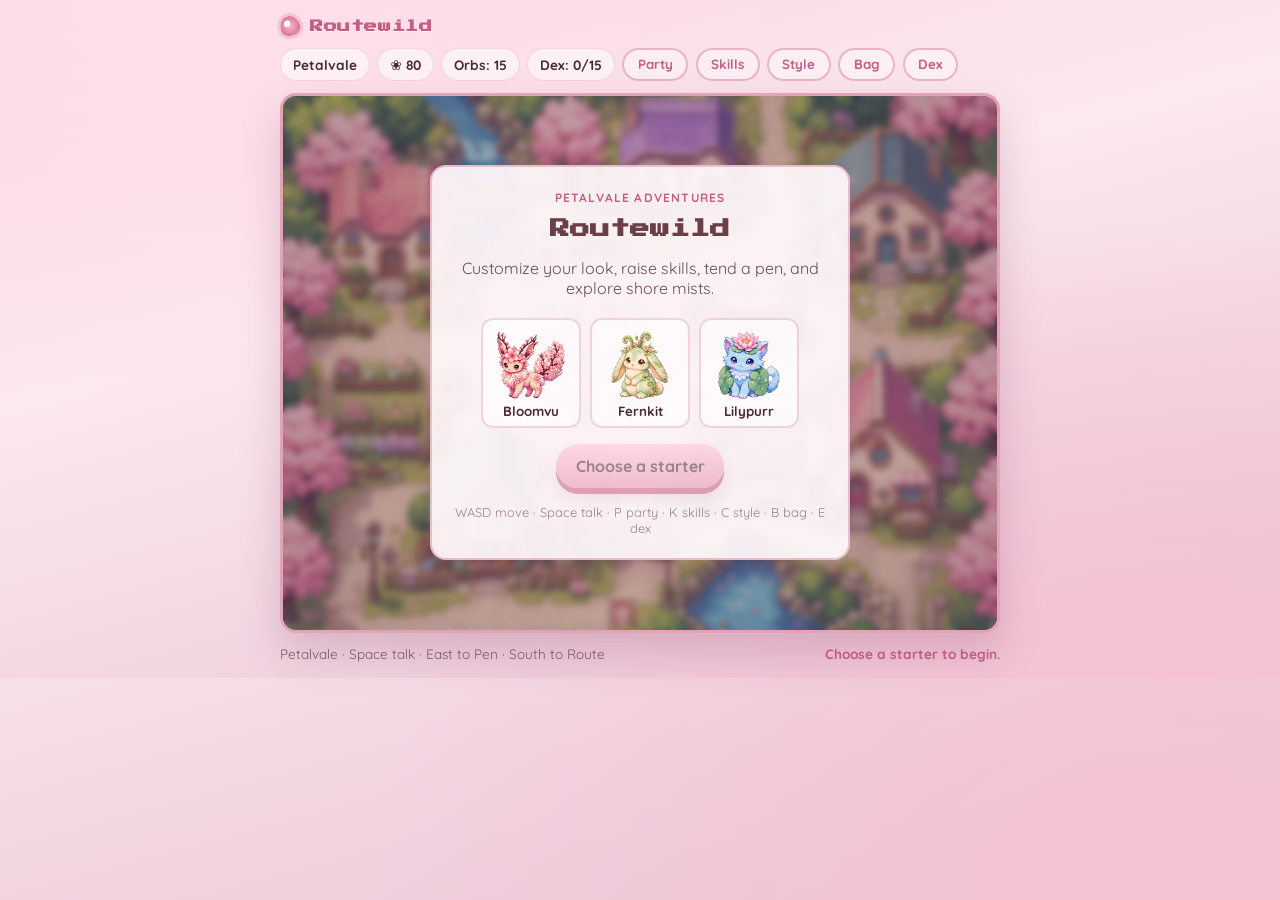
==== commit 87945ced: "Add customization, creature pen, Tidebloom Shore, and map interactables Unlockable outfits/accessori" ====
--- a/index.html
+++ b/index.html
@@ -7,7 +7,7 @@
   <link rel="preconnect" href="https://fonts.googleapis.com" />
   <link rel="preconnect" href="https://fonts.gstatic.com" crossorigin />
   <link href="https://fonts.googleapis.com/css2?family=Press+Start+2P&family=Quicksand:wght@500;600;700&display=swap" rel="stylesheet" />
-  <link rel="stylesheet" href="css/style.css?v=rpg2" />
+  <link rel="stylesheet" href="css/style.css?v=exp3" />
 </head>
 <body>
   <div id="app">
@@ -20,8 +20,10 @@
         <span id="loc-pill" class="hud-pill">Petalvale</span>
         <span id="money-count" class="hud-pill">❀ 80</span>
         <span id="orb-count" class="hud-pill">Orbs: 15</span>
-        <span id="caught-count" class="hud-pill">Dex: 0/10</span>
+        <span id="caught-count" class="hud-pill">Dex: 0/15</span>
         <button id="btn-party" type="button" class="hud-btn">Party</button>
+        <button id="btn-skills" type="button" class="hud-btn">Skills</button>
+        <button id="btn-style" type="button" class="hud-btn">Style</button>
         <button id="btn-bag" type="button" class="hud-btn">Bag</button>
         <button id="btn-dex" type="button" class="hud-btn">Dex</button>
       </div>
@@ -30,32 +32,27 @@
     <main class="stage">
       <canvas id="game" width="640" height="480" aria-label="Routewild game canvas"></canvas>
 
-      <!-- Title / starter pick -->
       <section id="screen-title" class="overlay screen">
         <div class="panel title-panel">
           <p class="eyebrow">Petalvale Adventures</p>
           <h2>Routewild</h2>
-          <p class="lede">Explore town, routes, and a misty grove. Raise a party of floral creatures.</p>
+          <p class="lede">Customize your look, raise skills, tend a pen, and explore shore mists.</p>
           <div id="starter-pick" class="starter-row">
             <button type="button" class="starter-card" data-starter="bloomvu">
-              <img src="assets/creatures/bloomvu.png" alt="Bloomvu" />
-              <span>Bloomvu</span>
+              <img src="assets/creatures/bloomvu.png" alt="Bloomvu" /><span>Bloomvu</span>
             </button>
             <button type="button" class="starter-card" data-starter="fernkit">
-              <img src="assets/creatures/fernkit.png" alt="Fernkit" />
-              <span>Fernkit</span>
+              <img src="assets/creatures/fernkit.png" alt="Fernkit" /><span>Fernkit</span>
             </button>
             <button type="button" class="starter-card" data-starter="lilypurr">
-              <img src="assets/creatures/lilypurr.png" alt="Lilypurr" />
-              <span>Lilypurr</span>
+              <img src="assets/creatures/lilypurr.png" alt="Lilypurr" /><span>Lilypurr</span>
             </button>
           </div>
           <button id="btn-start" type="button" class="cta" disabled>Choose a starter</button>
-          <p class="hint">WASD / Arrows move · Space talk · P party · B bag · E dex</p>
-        </div>
-      </section>
-
-      <!-- Dialogue -->
+          <p class="hint">WASD move · Space talk · P party · K skills · C style · B bag · E dex</p>
+        </div>
+      </section>
+
       <section id="screen-dialogue" class="overlay screen hidden" aria-hidden="true">
         <div class="panel dialogue-panel">
           <p class="npc-name" id="dlg-name">NPC</p>
@@ -64,19 +61,21 @@
         </div>
       </section>
 
-      <!-- Shop -->
       <section id="screen-shop" class="overlay screen hidden" aria-hidden="true">
         <div class="panel shop-panel">
           <div class="dex-head">
             <h2>Petal Shop</h2>
             <button id="btn-shop-close" type="button" class="ghost">Close</button>
           </div>
+          <div class="dex-tabs">
+            <button type="button" class="ghost shop-tab active" data-shop="items">Supplies</button>
+            <button type="button" class="ghost shop-tab" data-shop="style">Boutique</button>
+          </div>
           <p class="shop-money" id="shop-money">Your petals: 80</p>
           <ul id="shop-list" class="shop-list"></ul>
         </div>
       </section>
 
-      <!-- Party -->
       <section id="screen-party" class="overlay screen hidden" aria-hidden="true">
         <div class="panel party-panel">
           <div class="dex-head">
@@ -84,11 +83,57 @@
             <button id="btn-party-close" type="button" class="ghost">Close</button>
           </div>
           <ul id="party-list" class="party-list"></ul>
-          <p class="hint">Lead creature fights first. Click to set lead.</p>
-        </div>
-      </section>
-
-      <!-- Bag -->
+          <p class="hint">Click to set lead. Deposit extras at the Creature Pen.</p>
+        </div>
+      </section>
+
+      <section id="screen-skills" class="overlay screen hidden" aria-hidden="true">
+        <div class="panel party-panel">
+          <div class="dex-head">
+            <h2>Skills</h2>
+            <button id="btn-skills-close" type="button" class="ghost">Close</button>
+          </div>
+          <div id="skills-body"></div>
+        </div>
+      </section>
+
+      <section id="screen-style" class="overlay screen hidden" aria-hidden="true">
+        <div class="panel shop-panel">
+          <div class="dex-head">
+            <h2>Style Closet</h2>
+            <button id="btn-style-close" type="button" class="ghost">Close</button>
+          </div>
+          <div class="style-preview">
+            <canvas id="style-preview" width="128" height="128"></canvas>
+            <div>
+              <p id="style-summary">Outfit · Accessory</p>
+              <p class="hint">Unlock looks via Boutique or achievements.</p>
+            </div>
+          </div>
+          <h3 class="subhead">Outfits</h3>
+          <ul id="outfit-list" class="shop-list"></ul>
+          <h3 class="subhead">Accessories</h3>
+          <ul id="accessory-list" class="shop-list"></ul>
+          <h3 class="subhead">Achievements</h3>
+          <ul id="achieve-list" class="shop-list"></ul>
+        </div>
+      </section>
+
+      <section id="screen-pen" class="overlay screen hidden" aria-hidden="true">
+        <div class="panel shop-panel">
+          <div class="dex-head">
+            <h2>Creature Pen</h2>
+            <button id="btn-pen-close" type="button" class="ghost">Close</button>
+          </div>
+          <div class="dex-tabs">
+            <button type="button" class="ghost pen-tab active" data-pen="storage">In Pen</button>
+            <button type="button" class="ghost pen-tab" data-pen="party">From Party</button>
+            <button type="button" class="ghost pen-tab" data-pen="dex">Dex View</button>
+          </div>
+          <ul id="pen-list" class="party-list"></ul>
+        </div>
+      </section>
+
       <section id="screen-bag" class="overlay screen hidden" aria-hidden="true">
         <div class="panel bag-panel">
           <div class="dex-head">
@@ -103,7 +148,6 @@
         </div>
       </section>
 
-      <!-- Battle -->
       <section id="screen-battle" class="overlay screen hidden" aria-hidden="true">
         <div class="battle-layout">
           <div class="battle-sky">
@@ -139,7 +183,6 @@
         </div>
       </section>
 
-      <!-- Dex -->
       <section id="screen-dex" class="overlay screen hidden" aria-hidden="true">
         <div class="panel dex-panel">
           <div class="dex-head">
@@ -150,32 +193,33 @@
             <button type="button" class="ghost dex-tab active" data-area="all">All</button>
             <button type="button" class="ghost dex-tab" data-area="route">Route</button>
             <button type="button" class="ghost dex-tab" data-area="grove">Grove</button>
+            <button type="button" class="ghost dex-tab" data-area="shore">Shore</button>
           </div>
           <ul id="dex-list" class="dex-list"></ul>
         </div>
       </section>
 
-      <!-- Win -->
       <section id="screen-win" class="overlay screen hidden" aria-hidden="true">
         <div class="panel title-panel">
           <p class="eyebrow">Legend of Petalvale</p>
-          <h2>All Ten Caught!</h2>
-          <p class="lede">You documented every blossom creature across town’s wilds.</p>
+          <h2>All Fifteen Caught!</h2>
+          <p class="lede">Every blossom creature across route, grove, and shore is in your Dex.</p>
           <button id="btn-replay" type="button" class="cta">Play Again</button>
         </div>
       </section>
     </main>
 
     <footer class="helpbar">
-      <span id="area-hint">Petalvale · Heal, shop, then head south</span>
+      <span id="area-hint">Petalvale · Heal, shop, style, then head south</span>
       <span id="msg">Choose a starter to begin.</span>
     </footer>
   </div>
 
-  <script src="js/creatures.js?v=rpg2"></script>
-  <script src="js/maps.js?v=rpg2"></script>
-  <script src="js/rpg.js?v=rpg2"></script>
-  <script src="js/sprites.js?v=rpg2"></script>
-  <script src="js/game.js?v=rpg2"></script>
+  <script src="js/creatures.js?v=exp3"></script>
+  <script src="js/maps.js?v=exp3"></script>
+  <script src="js/rpg.js?v=exp3"></script>
+  <script src="js/cosmetics.js?v=exp3"></script>
+  <script src="js/sprites.js?v=exp3"></script>
+  <script src="js/game.js?v=exp3"></script>
 </body>
 </html>
--- a/css/style.css
+++ b/css/style.css
@@ -609,3 +609,62 @@
   .hud-btn { padding: 0.3rem 0.55rem; }
   .starter-card { width: 88px; }
 }
+
+.subhead {
+  margin: 0.85rem 0 0.4rem;
+  font-size: 0.95rem;
+  color: var(--deep-rose);
+}
+
+.style-preview {
+  display: flex;
+  gap: 0.85rem;
+  align-items: center;
+  margin-bottom: 0.75rem;
+  padding: 0.65rem;
+  border-radius: 12px;
+  background: rgba(232, 145, 176, 0.12);
+}
+
+#style-preview {
+  width: 96px;
+  height: 96px;
+  border-radius: 12px;
+  background: #f7d0dc;
+  image-rendering: auto;
+}
+
+.skills-card {
+  margin-top: 0.5rem;
+  padding: 0.75rem;
+  border-radius: 12px;
+  background: rgba(232, 145, 176, 0.1);
+  border: 1px solid rgba(196, 95, 132, 0.15);
+}
+
+.skills-head {
+  display: flex;
+  gap: 0.75rem;
+  align-items: center;
+  margin-bottom: 0.65rem;
+}
+
+.skills-rows {
+  display: grid;
+  gap: 0.4rem;
+}
+
+.skill-row {
+  display: flex;
+  justify-content: space-between;
+  align-items: center;
+  padding: 0.35rem 0.5rem;
+  border-radius: 10px;
+  background: rgba(255, 255, 255, 0.45);
+}
+
+.skill-row .cta {
+  min-width: 48px;
+  padding: 0.35rem 0.7rem;
+  box-shadow: 0 3px 0 #c45f84;
+}
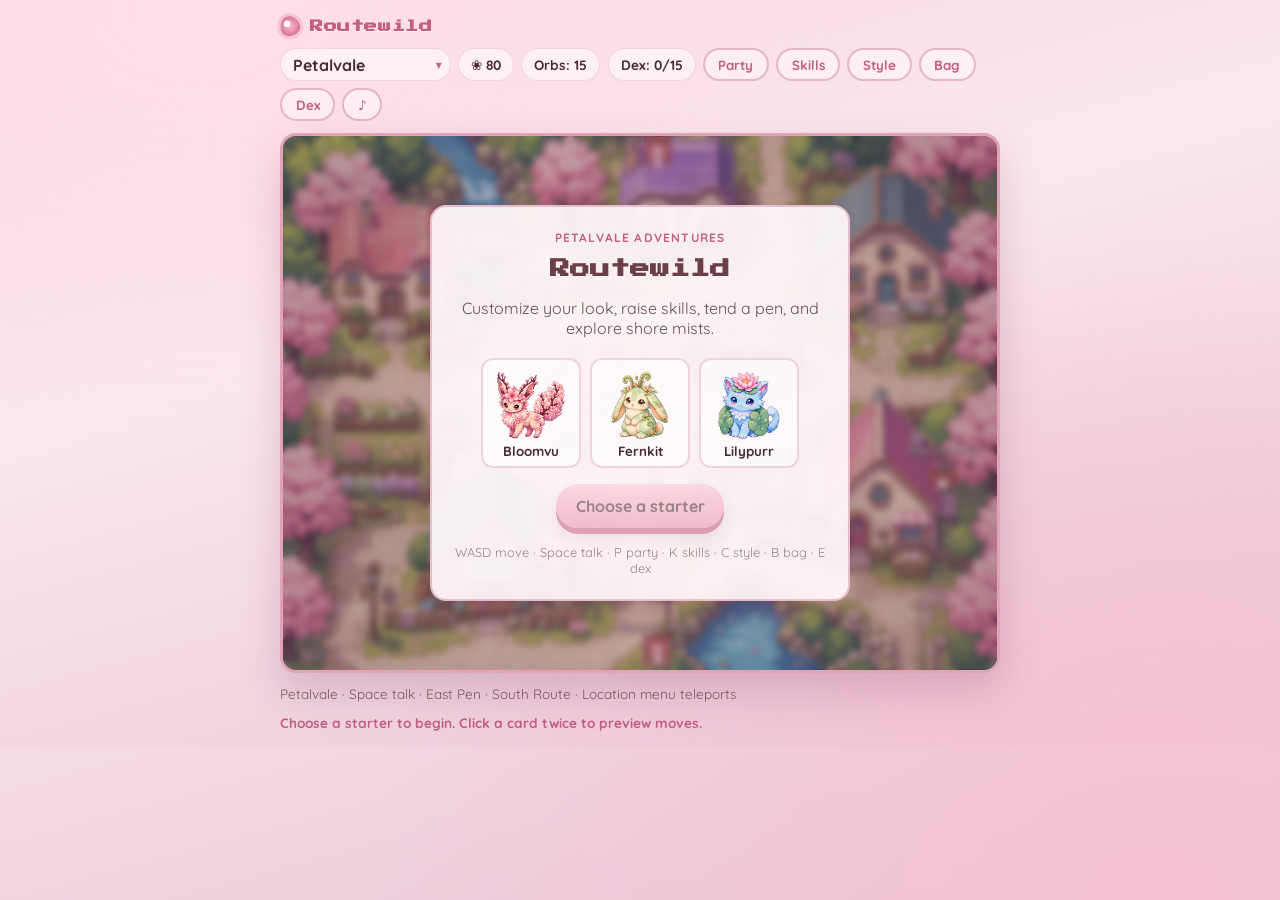
==== commit 9300db04: "Add animations, audio, collisions, travel menu, and creature move profiles Per-area BGM and SFX, pla" ====
--- a/index.html
+++ b/index.html
@@ -7,7 +7,7 @@
   <link rel="preconnect" href="https://fonts.googleapis.com" />
   <link rel="preconnect" href="https://fonts.gstatic.com" crossorigin />
   <link href="https://fonts.googleapis.com/css2?family=Press+Start+2P&family=Quicksand:wght@500;600;700&display=swap" rel="stylesheet" />
-  <link rel="stylesheet" href="css/style.css?v=exp3" />
+  <link rel="stylesheet" href="css/style.css?v=exp4" />
 </head>
 <body>
   <div id="app">
@@ -17,7 +17,16 @@
         <h1>Routewild</h1>
       </div>
       <div class="hud">
-        <span id="loc-pill" class="hud-pill">Petalvale</span>
+        <label class="loc-menu" title="Travel to a location">
+          <span class="loc-caret" aria-hidden="true">▾</span>
+          <select id="loc-select" class="hud-pill loc-select" aria-label="Travel to location">
+            <option value="town">Petalvale</option>
+            <option value="route">Blossom Route</option>
+            <option value="grove">Mist Grove</option>
+            <option value="shore">Tidebloom Shore</option>
+            <option value="pen">Creature Pen</option>
+          </select>
+        </label>
         <span id="money-count" class="hud-pill">❀ 80</span>
         <span id="orb-count" class="hud-pill">Orbs: 15</span>
         <span id="caught-count" class="hud-pill">Dex: 0/15</span>
@@ -26,6 +35,7 @@
         <button id="btn-style" type="button" class="hud-btn">Style</button>
         <button id="btn-bag" type="button" class="hud-btn">Bag</button>
         <button id="btn-dex" type="button" class="hud-btn">Dex</button>
+        <button id="btn-mute" type="button" class="hud-btn" title="Toggle sound">♪</button>
       </div>
     </header>
 
@@ -196,6 +206,29 @@
             <button type="button" class="ghost dex-tab" data-area="shore">Shore</button>
           </div>
           <ul id="dex-list" class="dex-list"></ul>
+          <p class="hint">Click a discovered creature to open its profile.</p>
+        </div>
+      </section>
+
+      <section id="screen-detail" class="overlay screen hidden" aria-hidden="true">
+        <div class="panel detail-panel">
+          <div class="dex-head">
+            <h2 id="detail-title">Creature</h2>
+            <button id="btn-detail-close" type="button" class="ghost">Close</button>
+          </div>
+          <div class="detail-layout">
+            <div class="detail-hero">
+              <canvas id="detail-sprite" width="180" height="180" aria-label="Creature preview"></canvas>
+              <p id="detail-status" class="detail-status"></p>
+            </div>
+            <div class="detail-info">
+              <p id="detail-meta" class="detail-meta"></p>
+              <p id="detail-desc" class="lede"></p>
+              <p id="detail-stats" class="detail-stats"></p>
+              <h3 class="subhead">Moves</h3>
+              <ul id="detail-moves" class="move-list"></ul>
+            </div>
+          </div>
         </div>
       </section>
 
@@ -215,11 +248,15 @@
     </footer>
   </div>
 
-  <script src="js/creatures.js?v=exp3"></script>
-  <script src="js/maps.js?v=exp3"></script>
-  <script src="js/rpg.js?v=exp3"></script>
-  <script src="js/cosmetics.js?v=exp3"></script>
-  <script src="js/sprites.js?v=exp3"></script>
-  <script src="js/game.js?v=exp3"></script>
+  <div id="transition-veil" class="transition-veil" aria-hidden="true"></div>
+
+  <script src="js/creatures.js?v=exp4"></script>
+  <script src="js/status.js?v=exp4"></script>
+  <script src="js/maps.js?v=exp4"></script>
+  <script src="js/rpg.js?v=exp4"></script>
+  <script src="js/cosmetics.js?v=exp4"></script>
+  <script src="js/audio.js?v=exp4"></script>
+  <script src="js/sprites.js?v=exp4"></script>
+  <script src="js/game.js?v=exp4"></script>
 </body>
 </html>
--- a/css/style.css
+++ b/css/style.css
@@ -668,3 +668,168 @@
   padding: 0.35rem 0.7rem;
   box-shadow: 0 3px 0 #c45f84;
 }
+
+.loc-menu {
+  position: relative;
+  display: inline-flex;
+  align-items: center;
+}
+
+.loc-select {
+  appearance: none;
+  -webkit-appearance: none;
+  padding-right: 1.6rem;
+  cursor: pointer;
+  font: inherit;
+  font-weight: 700;
+  max-width: 11rem;
+}
+
+.loc-caret {
+  position: absolute;
+  right: 0.55rem;
+  pointer-events: none;
+  color: var(--deep-rose);
+  font-size: 0.75rem;
+}
+
+.loc-select:focus {
+  outline: 2px solid rgba(196, 95, 132, 0.45);
+  outline-offset: 1px;
+}
+
+.detail-panel {
+  width: min(520px, 100%);
+  max-height: min(92%, 560px);
+  overflow: auto;
+}
+
+.detail-layout {
+  display: grid;
+  grid-template-columns: 180px 1fr;
+  gap: 1rem;
+  align-items: start;
+}
+
+.detail-hero {
+  text-align: center;
+}
+
+#detail-sprite {
+  width: 160px;
+  height: 160px;
+  border-radius: 16px;
+  background:
+    radial-gradient(circle at 50% 60%, rgba(255, 183, 200, 0.55), transparent 60%),
+    #f7d0dc;
+}
+
+.detail-status {
+  margin: 0.35rem 0 0;
+  font-size: 0.85rem;
+  color: var(--deep-rose);
+  font-weight: 700;
+}
+
+.detail-meta {
+  margin: 0 0 0.4rem;
+  font-weight: 700;
+  color: var(--bark);
+}
+
+.detail-stats {
+  margin: 0.35rem 0 0.75rem;
+  font-size: 0.9rem;
+}
+
+.move-list {
+  list-style: none;
+  margin: 0;
+  padding: 0;
+  display: grid;
+  gap: 0.45rem;
+}
+
+.move-card {
+  padding: 0.55rem 0.7rem;
+  border-radius: 12px;
+  background: rgba(255, 255, 255, 0.55);
+  border: 1px solid rgba(196, 95, 132, 0.18);
+}
+
+.move-card strong {
+  display: block;
+  margin-bottom: 0.15rem;
+}
+
+.move-card .move-meta {
+  font-size: 0.82rem;
+  color: var(--bark);
+  font-weight: 700;
+}
+
+.move-card .move-effect {
+  margin: 0.2rem 0 0;
+  font-size: 0.8rem;
+  color: var(--deep-rose);
+}
+
+.party-item,
+.dex-item {
+  cursor: pointer;
+}
+
+.party-item:hover,
+.dex-item:hover:not(.locked) {
+  background: rgba(255, 183, 200, 0.22);
+}
+
+.battle-move-btn {
+  display: flex;
+  flex-direction: column;
+  align-items: flex-start;
+  gap: 0.15rem;
+  text-align: left;
+  line-height: 1.25;
+}
+
+.battle-move-btn small {
+  font-weight: 600;
+  opacity: 0.85;
+  font-size: 0.72rem;
+}
+
+.transition-veil {
+  position: fixed;
+  inset: 0;
+  background: #4a2a32;
+  opacity: 0;
+  pointer-events: none;
+  transition: opacity 0.28s ease;
+  z-index: 50;
+}
+
+.transition-veil.on {
+  opacity: 0.55;
+  pointer-events: auto;
+}
+
+.status-chip {
+  display: inline-block;
+  margin-left: 0.35rem;
+  padding: 0.1rem 0.45rem;
+  border-radius: 999px;
+  font-size: 0.72rem;
+  font-weight: 700;
+  background: rgba(255, 255, 255, 0.65);
+  border: 1px solid rgba(196, 95, 132, 0.25);
+}
+
+@media (max-width: 560px) {
+  .detail-layout {
+    grid-template-columns: 1fr;
+  }
+  .loc-select {
+    max-width: 8.5rem;
+  }
+}
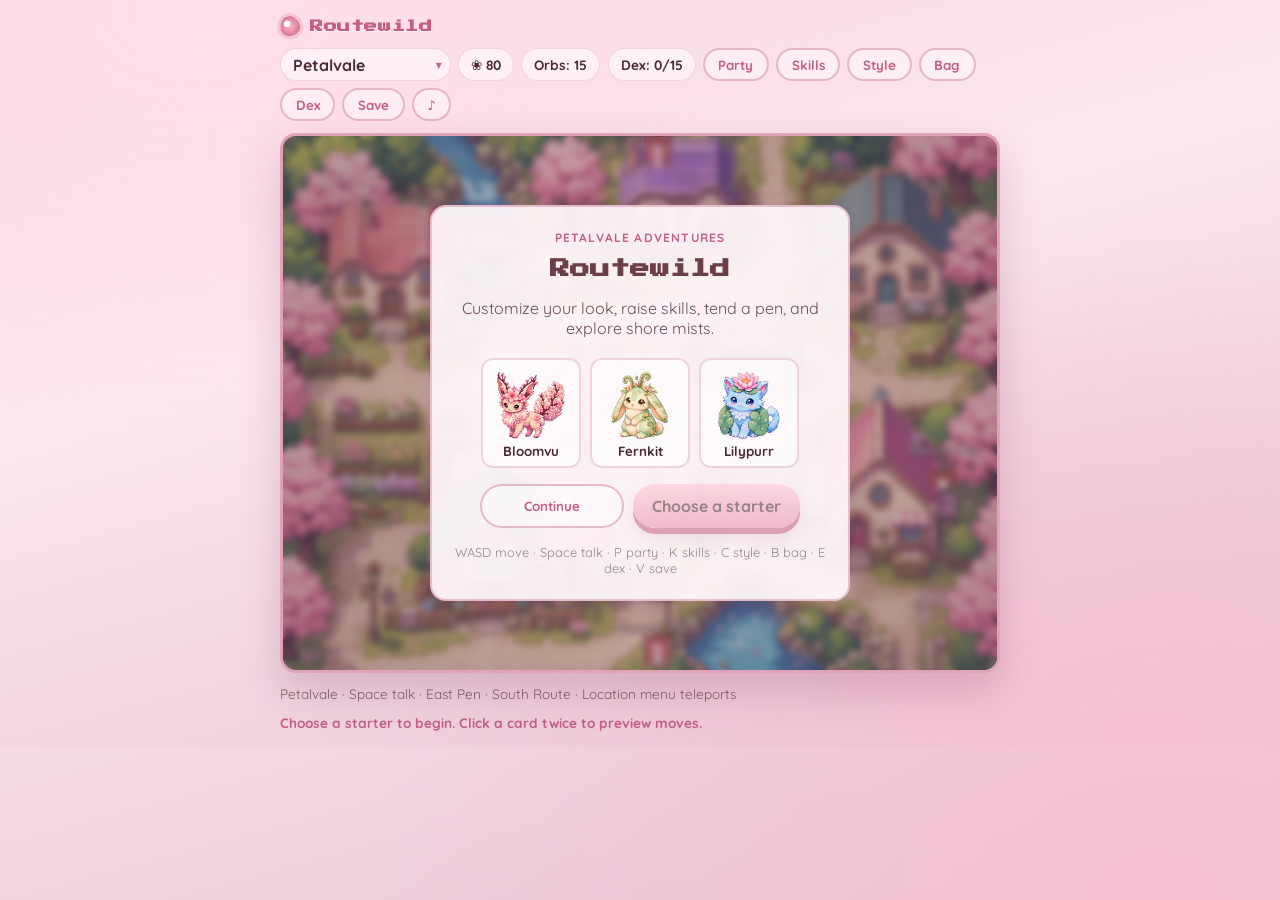
==== commit 667c7379: "Slow text, add save/continue, and limit battles to two moves Typewriter dialogue/battle log, localSt" ====
--- a/index.html
+++ b/index.html
@@ -7,7 +7,7 @@
   <link rel="preconnect" href="https://fonts.googleapis.com" />
   <link rel="preconnect" href="https://fonts.gstatic.com" crossorigin />
   <link href="https://fonts.googleapis.com/css2?family=Press+Start+2P&family=Quicksand:wght@500;600;700&display=swap" rel="stylesheet" />
-  <link rel="stylesheet" href="css/style.css?v=exp4" />
+  <link rel="stylesheet" href="css/style.css?v=exp5" />
 </head>
 <body>
   <div id="app">
@@ -35,6 +35,7 @@
         <button id="btn-style" type="button" class="hud-btn">Style</button>
         <button id="btn-bag" type="button" class="hud-btn">Bag</button>
         <button id="btn-dex" type="button" class="hud-btn">Dex</button>
+        <button id="btn-save" type="button" class="hud-btn" title="Save game">Save</button>
         <button id="btn-mute" type="button" class="hud-btn" title="Toggle sound">♪</button>
       </div>
     </header>
@@ -58,8 +59,11 @@
               <img src="assets/creatures/lilypurr.png" alt="Lilypurr" /><span>Lilypurr</span>
             </button>
           </div>
-          <button id="btn-start" type="button" class="cta" disabled>Choose a starter</button>
-          <p class="hint">WASD move · Space talk · P party · K skills · C style · B bag · E dex</p>
+          <div class="title-actions">
+            <button id="btn-continue" type="button" class="ghost hidden">Continue</button>
+            <button id="btn-start" type="button" class="cta" disabled>Choose a starter</button>
+          </div>
+          <p class="hint">WASD move · Space talk · P party · K skills · C style · B bag · E dex · V save</p>
         </div>
       </section>
 
@@ -183,13 +187,13 @@
             </div>
           </div>
           <div class="battle-log" id="battle-log">A wild creature appeared!</div>
-          <div class="battle-actions" id="battle-main-actions">
+          <div class="battle-actions battle-main-grid" id="battle-main-actions">
             <button id="btn-fight" type="button" class="cta">Fight</button>
             <button id="btn-throw" type="button" class="cta">Catch</button>
             <button id="btn-item" type="button" class="ghost">Item</button>
             <button id="btn-flee" type="button" class="ghost">Flee</button>
           </div>
-          <div class="battle-actions hidden" id="battle-move-actions"></div>
+          <div class="battle-actions battle-move-grid hidden" id="battle-move-actions"></div>
         </div>
       </section>
 
@@ -250,13 +254,13 @@
 
   <div id="transition-veil" class="transition-veil" aria-hidden="true"></div>
 
-  <script src="js/creatures.js?v=exp4"></script>
-  <script src="js/status.js?v=exp4"></script>
-  <script src="js/maps.js?v=exp4"></script>
-  <script src="js/rpg.js?v=exp4"></script>
-  <script src="js/cosmetics.js?v=exp4"></script>
-  <script src="js/audio.js?v=exp4"></script>
-  <script src="js/sprites.js?v=exp4"></script>
-  <script src="js/game.js?v=exp4"></script>
+  <script src="js/creatures.js?v=exp5"></script>
+  <script src="js/status.js?v=exp5"></script>
+  <script src="js/maps.js?v=exp5"></script>
+  <script src="js/rpg.js?v=exp5"></script>
+  <script src="js/cosmetics.js?v=exp5"></script>
+  <script src="js/audio.js?v=exp5"></script>
+  <script src="js/sprites.js?v=exp5"></script>
+  <script src="js/game.js?v=exp5"></script>
 </body>
 </html>
--- a/css/style.css
+++ b/css/style.css
@@ -234,16 +234,19 @@
 }
 
 .battle-layout {
-  width: min(480px, 100%);
-  display: grid;
-  gap: 0.85rem;
+  width: min(440px, 100%);
+  max-height: 100%;
+  display: grid;
+  gap: 0.55rem;
+  align-content: start;
 }
 
 .battle-sky {
   position: relative;
   display: grid;
   place-items: center;
-  min-height: 260px;
+  min-height: 200px;
+  max-height: 46vh;
   border-radius: var(--radius);
   background:
     radial-gradient(circle at 70% 25%, rgba(255, 255, 255, 0.35), transparent 40%),
@@ -283,13 +286,18 @@
 }
 
 #battle-sprite {
-  width: 200px;
-  height: 200px;
+  width: min(150px, 28vw);
+  height: min(150px, 28vw);
   image-rendering: auto;
   animation: bob 1.5s ease-in-out infinite;
   position: relative;
   z-index: 1;
   filter: drop-shadow(0 10px 18px rgba(74, 42, 50, 0.25));
+}
+
+#ally-sprite {
+  width: min(120px, 22vw);
+  height: min(120px, 22vw);
 }
 
 @keyframes bob {
@@ -332,20 +340,62 @@
 .type-psychic { color: #a070c0; }
 
 .battle-log {
-  padding: 0.9rem 1rem;
+  padding: 0.65rem 0.85rem;
   border-radius: 12px;
   background: var(--panel);
   border: 2px solid var(--panel-edge);
-  min-height: 3.2rem;
-  font-size: 1rem;
+  min-height: 2.6rem;
+  max-height: 4.4rem;
+  overflow: auto;
+  font-size: 0.95rem;
   color: var(--ink);
+  line-height: 1.35;
 }
 
 .battle-actions {
   display: flex;
-  gap: 0.6rem;
+  gap: 0.45rem;
   flex-wrap: wrap;
   justify-content: center;
+}
+
+.battle-main-grid,
+.battle-move-grid {
+  display: grid;
+  grid-template-columns: 1fr 1fr;
+  gap: 0.45rem;
+  width: 100%;
+}
+
+.battle-main-grid .cta,
+.battle-main-grid .ghost,
+.battle-move-grid .cta,
+.battle-move-grid .ghost {
+  width: 100%;
+  margin: 0;
+  padding: 0.55rem 0.65rem;
+  font-size: 0.92rem;
+}
+
+.battle-move-grid .battle-move-btn {
+  min-height: 3.1rem;
+}
+
+.battle-move-grid .ghost {
+  grid-column: 1 / -1;
+}
+
+.title-actions {
+  display: flex;
+  flex-wrap: wrap;
+  gap: 0.55rem;
+  justify-content: center;
+  margin-top: 0.35rem;
+}
+
+.title-actions .cta,
+.title-actions .ghost {
+  min-width: 9rem;
 }
 
 .dex-panel {
@@ -481,7 +531,7 @@
 
 .dlg-text {
   margin: 0 0 1rem;
-  min-height: 3rem;
+  min-height: 3.2rem;
   line-height: 1.45;
 }
 
@@ -788,15 +838,20 @@
   display: flex;
   flex-direction: column;
   align-items: flex-start;
-  gap: 0.15rem;
+  justify-content: center;
+  gap: 0.1rem;
   text-align: left;
-  line-height: 1.25;
+  line-height: 1.2;
 }
 
 .battle-move-btn small {
   font-weight: 600;
   opacity: 0.85;
-  font-size: 0.72rem;
+  font-size: 0.68rem;
+  white-space: nowrap;
+  overflow: hidden;
+  text-overflow: ellipsis;
+  max-width: 100%;
 }
 
 .transition-veil {
